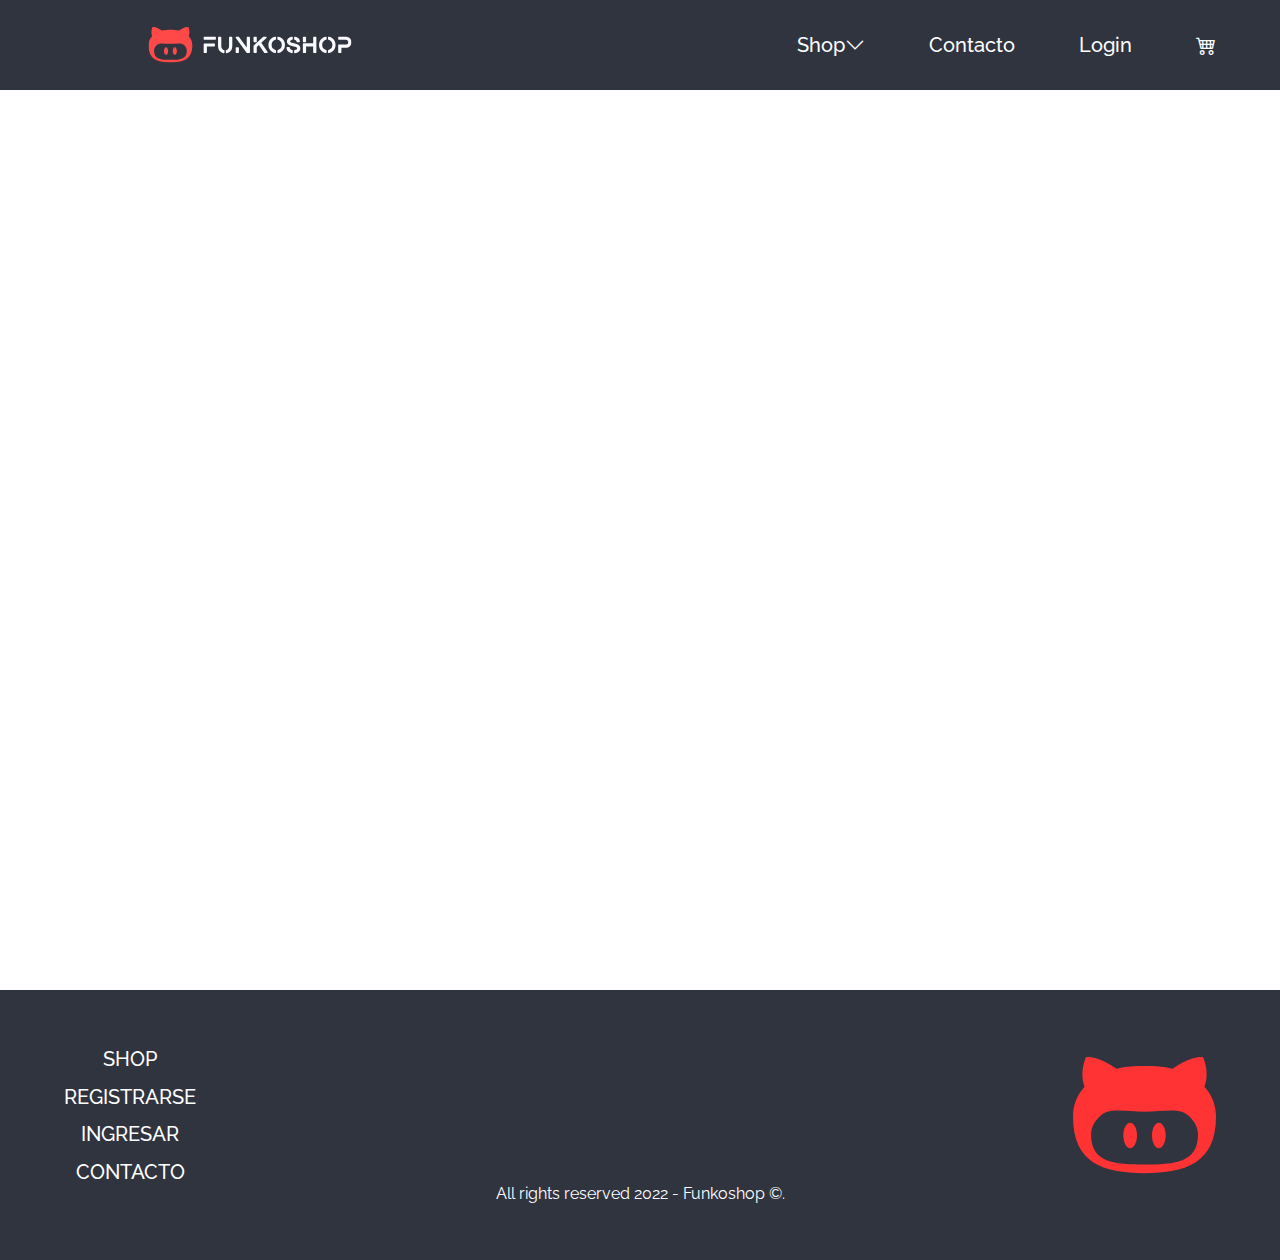
==== index.html @ dd44cd11 "Hecho header y footer" ====
<!DOCTYPE html>
<html lang="es">
<head>
    <meta charset="UTF-8">
    <meta http-equiv="X-UA-Compatible" content="IE=edge">
    <meta name="viewport" content="width=device-width, initial-scale=1.0">
    <link rel="stylesheet" href="https://cdn.jsdelivr.net/npm/bootstrap-icons@1.10.5/font/bootstrap-icons.css">
    <link rel="stylesheet" href="./css/style.css">
    <title>Challenge Codo a Codo</title>
</head>
<body>
    <header>
        <section class="branding">
            <img src="./multimedia/branding/logo_light_horizontal.svg">
        </section>
        <section class="navigation">
            <nav>
                <ul>
                    <li><a href="">Shop<i class="bi bi-chevron-down"></i></a></li>
                    <li><a href="">Contacto</a></li>
                    <li><a href="">Login</a></li>
                    <li><a href=""><i class="bi bi-cart4"></i></a></li>
                </ul>
            </nav>
        </section>    
    </header>
    <main>

    </main>
    <footer>
        <section>
            <div class="navigation">
                <nav>
                    <ul>
                        <li><a href="">SHOP</a></li>
                        <li><a href="">REGISTRARSE</a></li>
                        <li><a href="">INGRESAR</a></li>
                        <li><a href="">CONTACTO</a></li>
                    </ul>
                </nav>
            </div>    
            <div class="branding">
                <img src="./multimedia/branding/isotype.svg">
            </div>
        </section>    
        <p>All rights reserved 2022 - Funkoshop &copy.</p>
    </footer>
</body>
</html>
---- css/style.css ----
@import url('https://fonts.googleapis.com/css2?family=Inter:wght@100;200;300;400;500;600;700;800;900&family=Raleway:ital,wght@0,100;0,200;0,300;0,400;0,500;0,600;0,700;0,800;0,900;1,100;1,200;1,300;1,400;1,500;1,600;1,700;1,800;1,900&display=swap');
*{
    margin:0;
    padding:0;
    box-sizing: border-box;
    font-family: Raleway, sans-serif;
}
header{
    display: flex;
    justify-content: space-between;
    align-items: center;
    background-color: #30343F;
    width: 100vw;
    height: 10vh;
    padding: 3vh 5vw;
}
.branding{
    display: flex;
    width:60vw;
    max-height: 100%;
}
.navigation{
    display: flex;
    justify-content: flex-end;
    align-items: center;
    width:40vw;
}
ul{
    display:flex;
    justify-content: flex-end;
    list-style: none;
    gap:5vw;
}
li{
    display:flex;
}
a{
    display: flex;
    text-decoration: none;
    color:white;
    font-weight: 500;
    font-size: 20px;
    align-items: center;
    justify-content: space-around;
}
main{
    min-height:100vh;
}
footer{
    display: flex;
    flex-direction: column;
    align-items: space-between;
    justify-content: center;
    background-color: #30343F;
    width: 100vw;
    height: 30vh;
    padding: 3vh 5vw;
}
footer section{
    display: flex;
    justify-content: space-between;
    align-items: center;
    max-width: 100%;
    max-height: 100%;
}
footer section div{
    max-width: 100%;
    max-height: 100%;
}
footer section div.navigation{
    display: flex;
    justify-content: flex-start;
}
footer section .navigation ul{
    display: flex;
    flex-direction: column;
    justify-content: center;
    align-items: center;
    max-height: 100%;
    gap:1.5vh;
}
footer section .branding{
    display: flex;
    max-width:20vw;
    max-height: 100%;
    justify-content: flex-end;
}
footer p{
    display: flex;
    flex-direction: column;
    align-self: center;
    color:white;
}
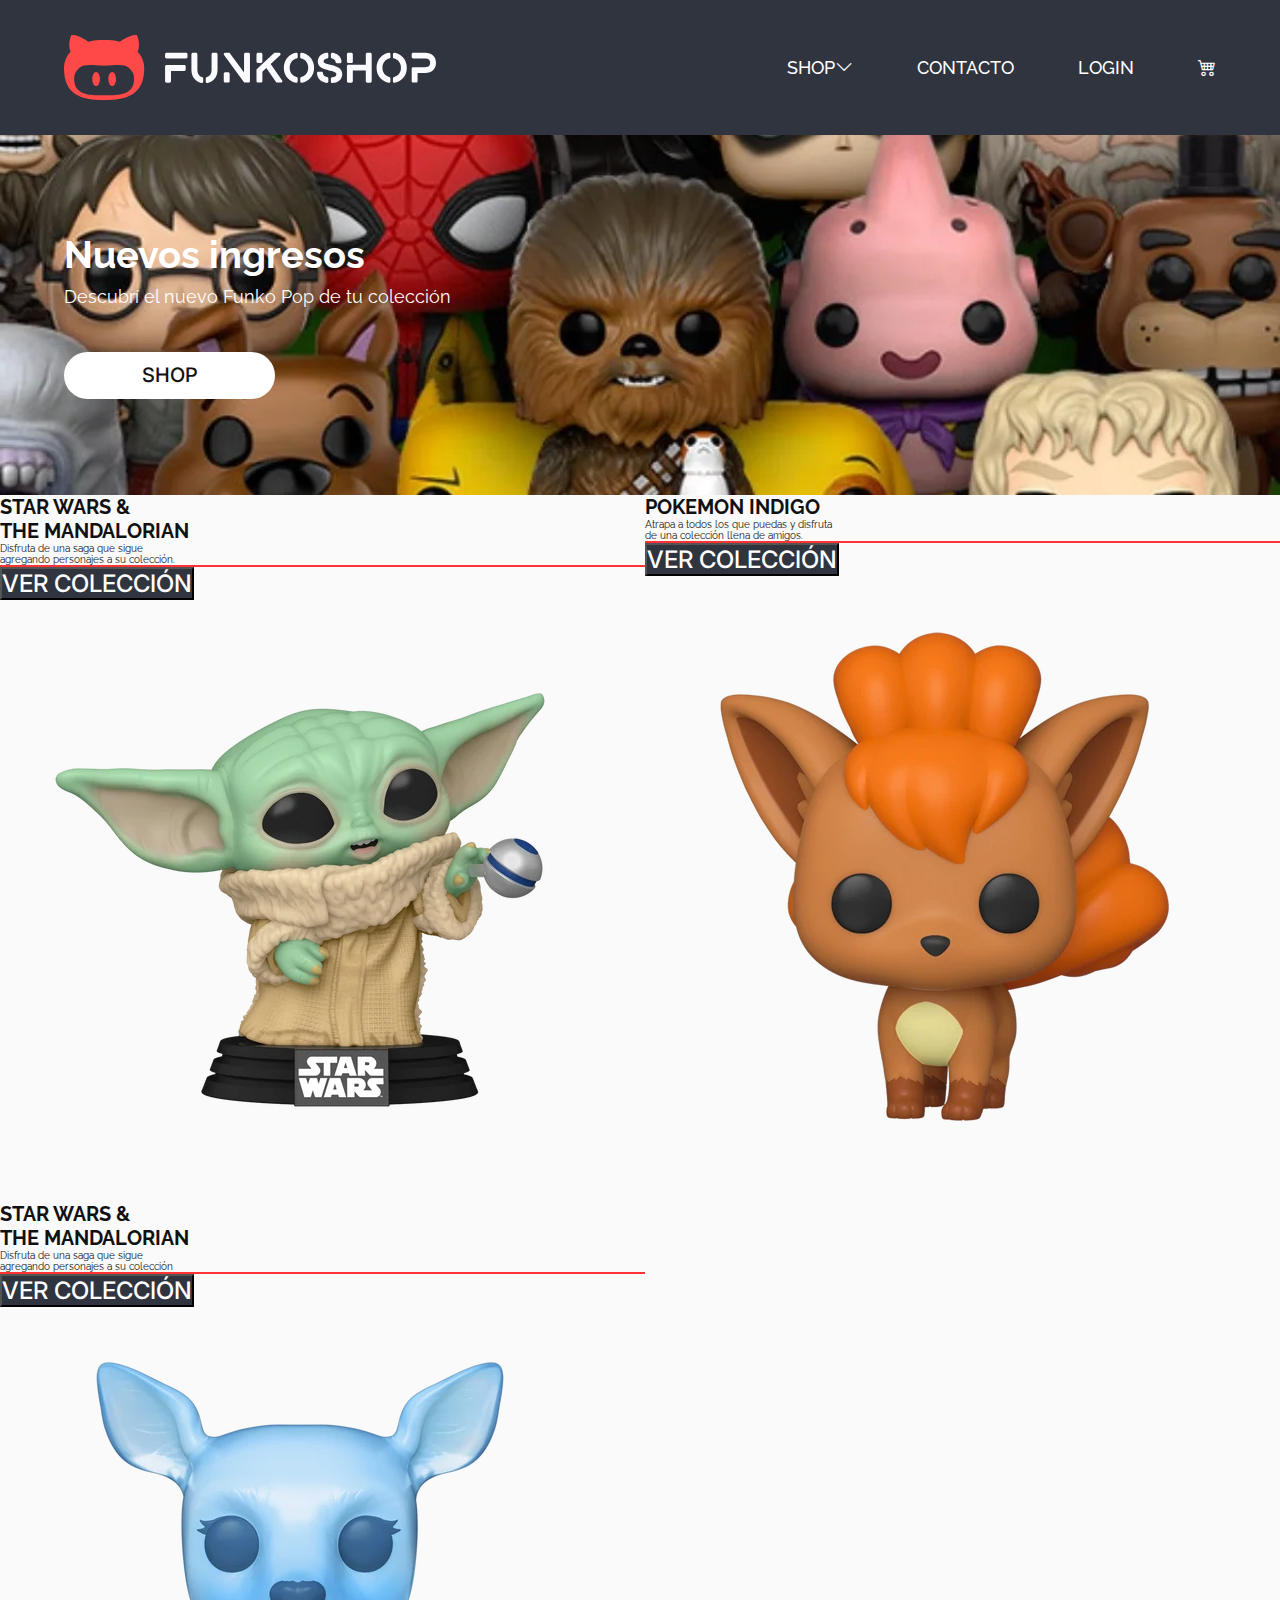
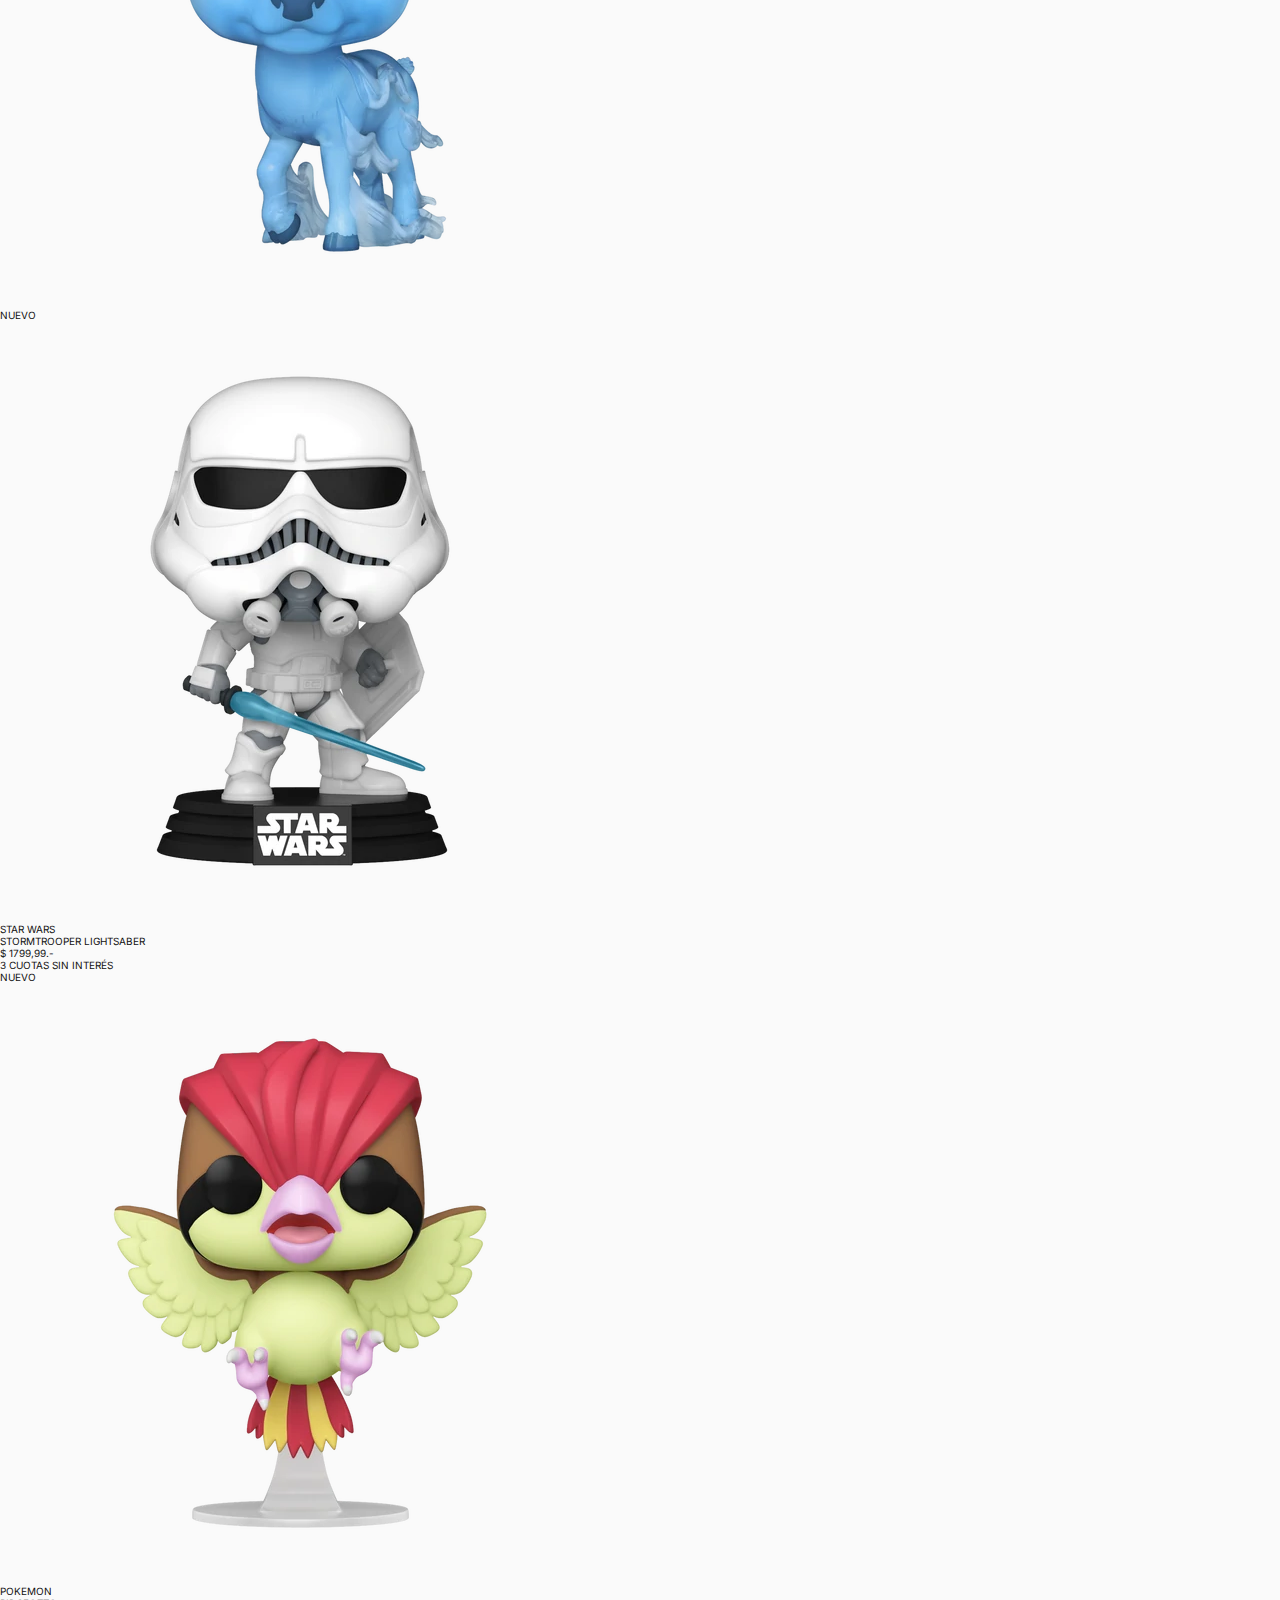
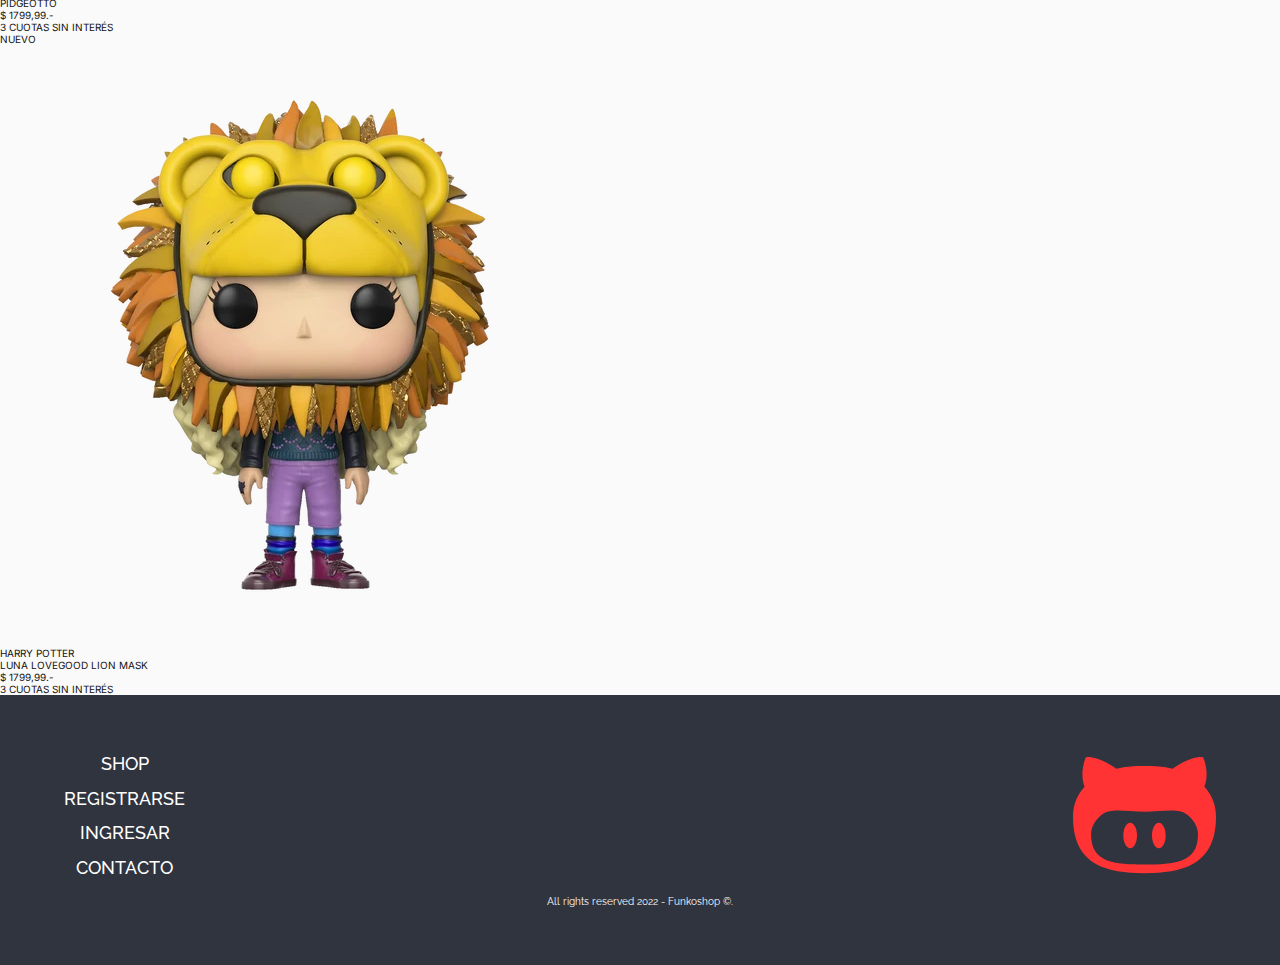
==== commit 5817edfd: ""HTML del main e intento de grid"" ====
--- a/index.html
+++ b/index.html
@@ -13,19 +13,85 @@
         <section class="branding">
             <img src="./multimedia/branding/logo_light_horizontal.svg">
         </section>
+        <section id="nav-toogle">
+            <button id="abrirMenu"><i class="bi bi-list"></i></button>
+        </section>
         <section class="navigation">
             <nav>
                 <ul>
-                    <li><a href="">Shop<i class="bi bi-chevron-down"></i></a></li>
-                    <li><a href="">Contacto</a></li>
-                    <li><a href="">Login</a></li>
+                    <li><a href="">SHOP<i class="bi bi-chevron-down"></i></a></li>
+                    <li><a href="">CONTACTO</a></li>
+                    <li><a href="">LOGIN</a></li>
                     <li><a href=""><i class="bi bi-cart4"></i></a></li>
                 </ul>
+            </nav>
+            <nav id="menu">
             </nav>
         </section>    
     </header>
     <main>
-
+        <section class="banner">
+            <div>
+                <h2>Nuevos ingresos</h2>
+                <p>Descubrí el nuevo Funko Pop de tu colección</p>
+            </div>    
+            <button>SHOP</button>
+        </section>
+        <section class="product-collections">
+            <article class="product-collection-StarWars">
+                <h1>STAR WARS &<br>THE MANDALORIAN</h1>
+                <p>Disfruta de una saga que sigue<br>agregando personajes a su colección.</p>
+                <hr>
+                <button><a>VER COLECCIÓN</a></button>
+                <picture><img src="./multimedia/star-wars/baby-yoda-1.webp"></picture>
+            </article>
+            <article class="product-collection-Pokemon">
+                <h1>POKEMON INDIGO</h1>
+                <p>Atrapa a todos los que puedas y disfruta<br>de una colección llena de amigos.</p>
+                <hr>
+                <button><a>VER COLECCIÓN</a></button>
+                <picture><img src="./multimedia/pokemon/vulpix-1.webp"></picture>
+            </article>
+            <article class="product-collection-StarWars">
+                <h1>STAR WARS &<br>THE MANDALORIAN</h1>
+                <p>Disfruta de una saga que sigue<br>agregando personajes a su colección</p>
+                <hr>
+                <button><a>VER COLECCIÓN</a></button>
+                <picture><img src="./multimedia/harry-potter/snape-patronus-1.webp"></picture>
+            </article>
+        </section>
+        <section class="latest-products">
+            <div class="card">
+                <p>NUEVO</p>
+                <picture><img src="./multimedia/star-wars/trooper-1.webp"></picture>
+                <div class="card-data">
+                    <p>STAR WARS</p>
+                    <p>STORMTROOPER LIGHTSABER</p>
+                    <p>$ 1799,99.-</p>
+                    <p>3 CUOTAS SIN INTERÉS</p>
+                </div>    
+            </div>
+            <div class="card">
+                <p>NUEVO</p>
+                <picture><img src="./multimedia/pokemon/pidgeotto-1.webp"></picture>
+                <div class="card-data">
+                    <p>POKEMON</p>
+                    <p>PIDGEOTTO</p>
+                    <p>$ 1799,99.-</p>
+                    <p>3 CUOTAS SIN INTERÉS</p>
+                </div>    
+            </div>
+            <div class="card">
+                <p>NUEVO</p>
+                <picture><img src="./multimedia/harry-potter/luna-1.webp"></picture>
+                <div class="card-data">
+                    <p>HARRY POTTER</p>
+                    <p>LUNA LOVEGOOD LION MASK</p>
+                    <p>$ 1799,99.-</p>
+                    <p>3 CUOTAS SIN INTERÉS</p>
+                </div>    
+            </div> 
+        </section>
     </main>
     <footer>
         <section>
--- a/css/style.css
+++ b/css/style.css
@@ -3,21 +3,80 @@
     margin:0;
     padding:0;
     box-sizing: border-box;
-    font-family: Raleway, sans-serif;
+}
+:root{
+    --color-background:rgb(48, 52, 63);
+    --color-background-ligth:rgb(250, 250, 250);
+    --color-primary:rgb(255, 51, 51);
+    --color-secondary:rgb(29, 132, 181);
+    --color-texto: rgb(17, 17, 17);
+    --color-texto-ligth:rgb(255, 255, 255);
+
+    --base-font: Raleway, sans-serif;
+    --alternative-font: Inter, sans-serif;
+
+    --font-display: 4.8em;
+    --font-jumbo: 3.8em;
+    --font-xlarge: 3em;
+    --font-large: 2.4em;
+    --font-medium: 1.8em;
+    --font-small: 1.6em;
+    --font-xsmall: 1.2em;
+
+    --spacing-128:12.8rem;
+    --spacing-64:6.8rem;
+    --spacing-36:3.6rem;
+    --spacing-28:2.8rem;
+    --spacing-16:1.6rem;
+    --spacing-12:1.2rem;
+    --spacing-8:0.8rem;
+}
+
+html{
+    font-size: 62.5%;
+    color: var(--color-texto);
+    font-family: var(--base-font);
+}
+
+header, footer{
+    background-color: var(--color-background);
 }
 header{
     display: flex;
     justify-content: space-between;
     align-items: center;
-    background-color: #30343F;
     width: 100vw;
-    height: 10vh;
+    height: 15vh;
     padding: 3vh 5vw;
 }
+
+/* El navegador tiene sus estilos predeterminados, aparece como User Agent Styles. Conviene quitar esos valores por defecto tanto a los márgenes, como al relleno (padding), etc.*/
+/* Box-sizing: border-box; me sirve para que la caja  siempre mida 300 px y el contenido se acomode. Si en cambio quisiéramos que el contenido se mantenga en 300 px por ej., pero que la caja se agrande,s ería content-box*/
+/* También se suele hacer en las pseudoclases before y after */
+/* A todo esto se le llama normalización de estilos y según el profe de Codo a Codo incluye a las etiquetas p, ul, a, header, footer, */
+/* html{
+    font-size: 62,5%; Esto sirve para pasar de 18 px a 10 px de forma tal que después me sea fácil usar em porque me va a quedar que 1 em = 10 px
+    color: var(--color-texto);
+    font-family: Inter, sans-serif;
+}  */
+/* A veces el user agent styles me sigue poniendo colores que no quiero (por ejemplo, el del lila cuando se le ha hecho click a un enlace, en esos casos conviene poner lo siguiente: */
+/* a{
+    color:inherit
+} */
+/* También otra cosa interesante que hace es predeterminar el ancho máximo de una sección. Crea una clase utilitaria container y le pone el ancho máximo y un margin 0 arriba y abajo pero calculado automáticamente a los costados. */
+/* .container{
+    max-width: 1200px;
+    margin: 0 auto;} */
+
+/* DUDAS: En vez de copiar todo el degradé, no puedo copiar los sólidos y después le pongo la transparencia que quiero directamente? Otra cosa, en vez de poner 62,5% para llevar a 10 px, no me conviene 6,25% y que quede directamente 1 em = 1 px? */
+
 .branding{
     display: flex;
     width:60vw;
     max-height: 100%;
+}
+.branding img{
+    align-self: center;
 }
 .navigation{
     display: flex;
@@ -37,24 +96,85 @@
 a{
     display: flex;
     text-decoration: none;
+    color:var(--color-texto-ligth);
+    font-weight: 500;
+    font-size: var(--font-medium);
+    align-items: center;
+    justify-content: space-around;
+}
+main{
+    /* min-height:100vh; */
+    background-color: var(--color-background-ligth);
+}
+.banner{
+    background-image: url(../multimedia/funkos-banner.webp);
+    background-repeat: no-repeat;
+    background-size:100vw;
+    background-position:bottom center;
+    /* backdrop-filter: blur(200px); */
+    min-height: 40vh;
+    justify-content: center;
+    display:flex;
+    flex-direction: column;
+    gap:5vh;
+    padding:3vh 5vw;
+}
+.banner div{
+    display:flex;
+    flex-direction: column;
+    width: fit-content;
+    gap:1vh;
+
+}
+.banner button{
+    font-family:var(--alternative-font);
+    background-color: white;
+    color: var(--color-texto);
+    font-size:2em;
+    border:none;
+    border-radius:50px;
+    width: 211px;
+    height:47px;
+    font-weight: 500;
+}
+.banner div h2{
+    color: white;
+    font-size: 3.8em;
+}
+.banner div p{
     color:white;
-    font-weight: 500;
-    font-size: 20px;
-    align-items: center;
-    justify-content: space-around;
-}
-main{
-    min-height:100vh;
+    font-size:1.8em;
+}
+hr{
+    width:645px;
+    border:1.5px solid var(--color-primary);
+}
+article button{
+    font-family:var(--alternative-font);
+    background-color:var(--color-background);
+    color:white;
+}
+.product-collections{
+    display:grid;
+    grid-template-columns: 1fr 1fr;
+    grid-template-rows:repeat(15,auto)
+}
+.product-collection-StarWars img{
+    grid-column: 3;
+    grid-row: 1/5;
+}
+.card{
+    font-family:var(--alternative-font);
 }
 footer{
     display: flex;
     flex-direction: column;
     align-items: space-between;
     justify-content: center;
-    background-color: #30343F;
     width: 100vw;
     height: 30vh;
     padding: 3vh 5vw;
+    gap:2vh;
 }
 footer section{
     display: flex;
@@ -90,4 +210,19 @@
     flex-direction: column;
     align-self: center;
     color:white;
+}
+#abrirMenu{
+    display:none;
+}
+/* Ojo con el botón hamburguesa, si no lo ponía con etiqueta de botón me desconfiguraba todo el header, no sé por qué  */
+@media (max-width:900px){
+    #abrirMenu{
+        display:block;
+        color:white;
+        background-color: var(--color-background);
+        border:0;
+    }
+    .navigation{
+        display:none;
+    }
 }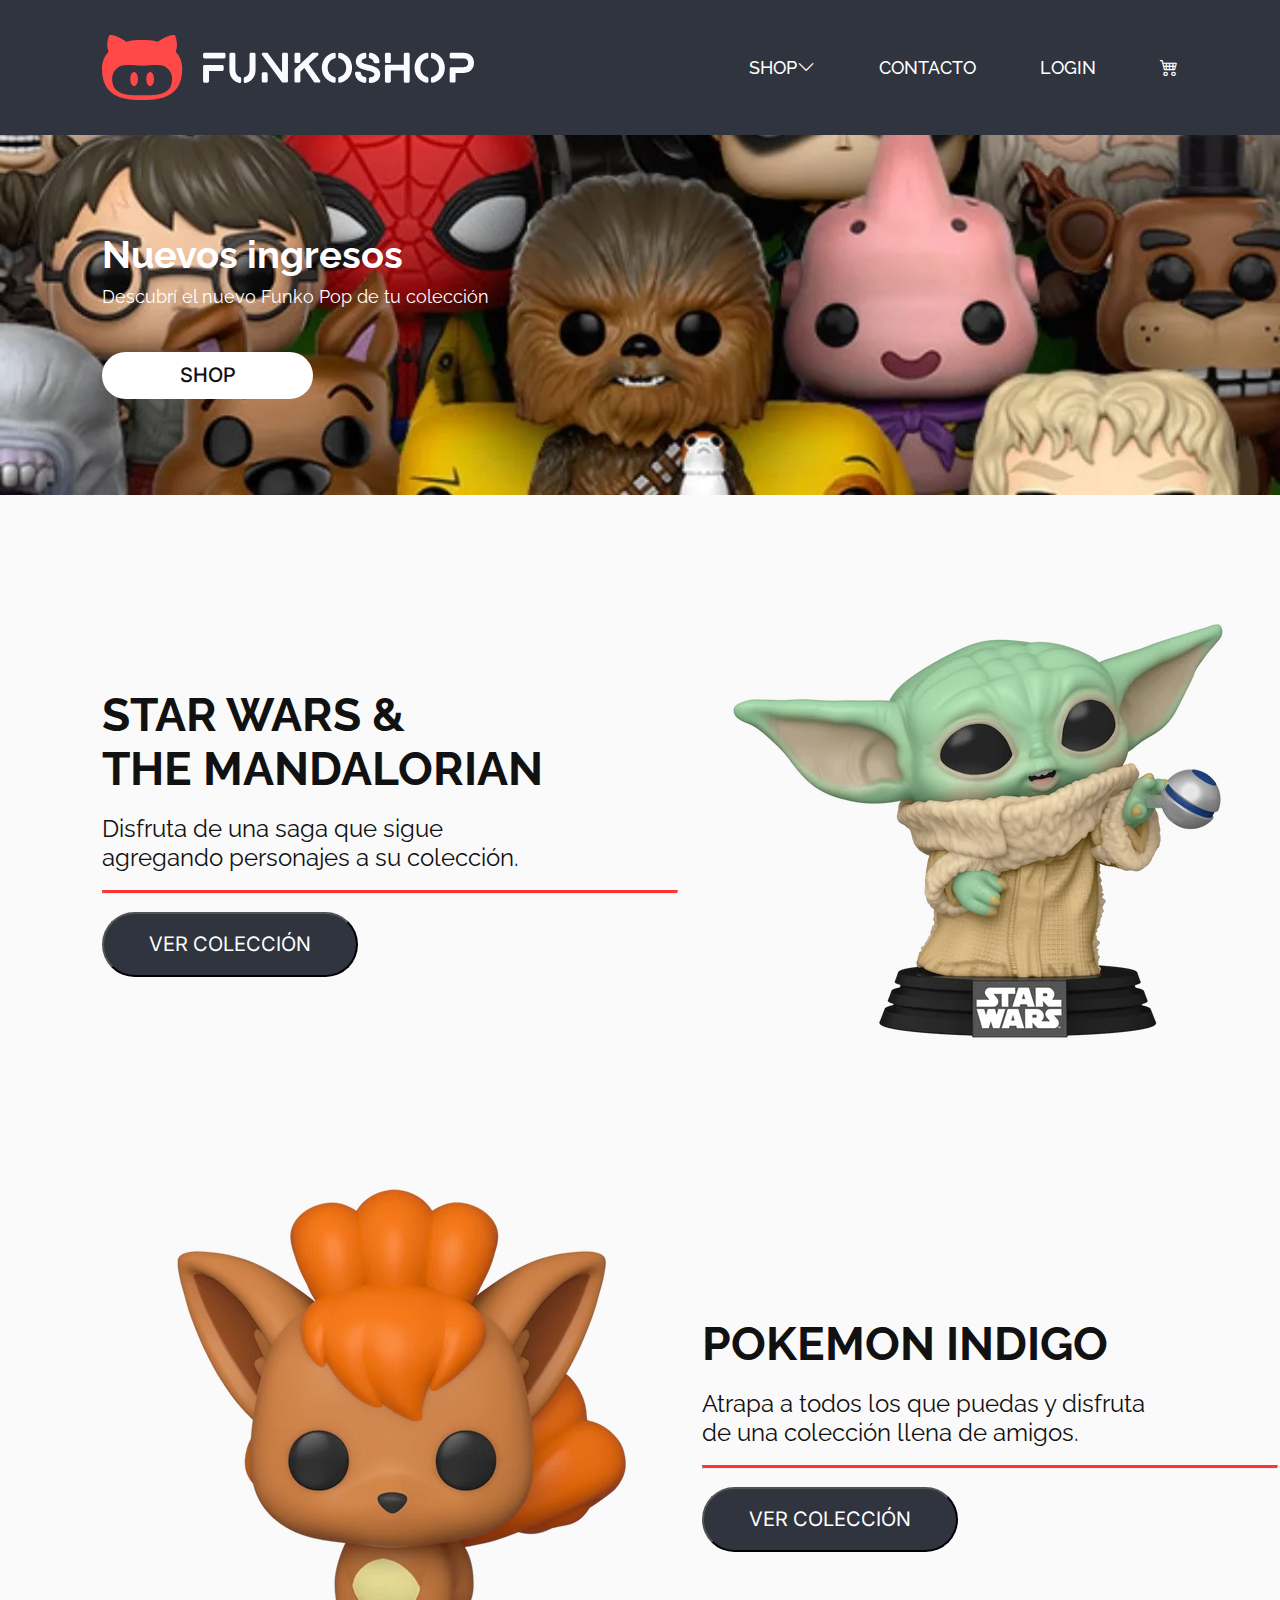
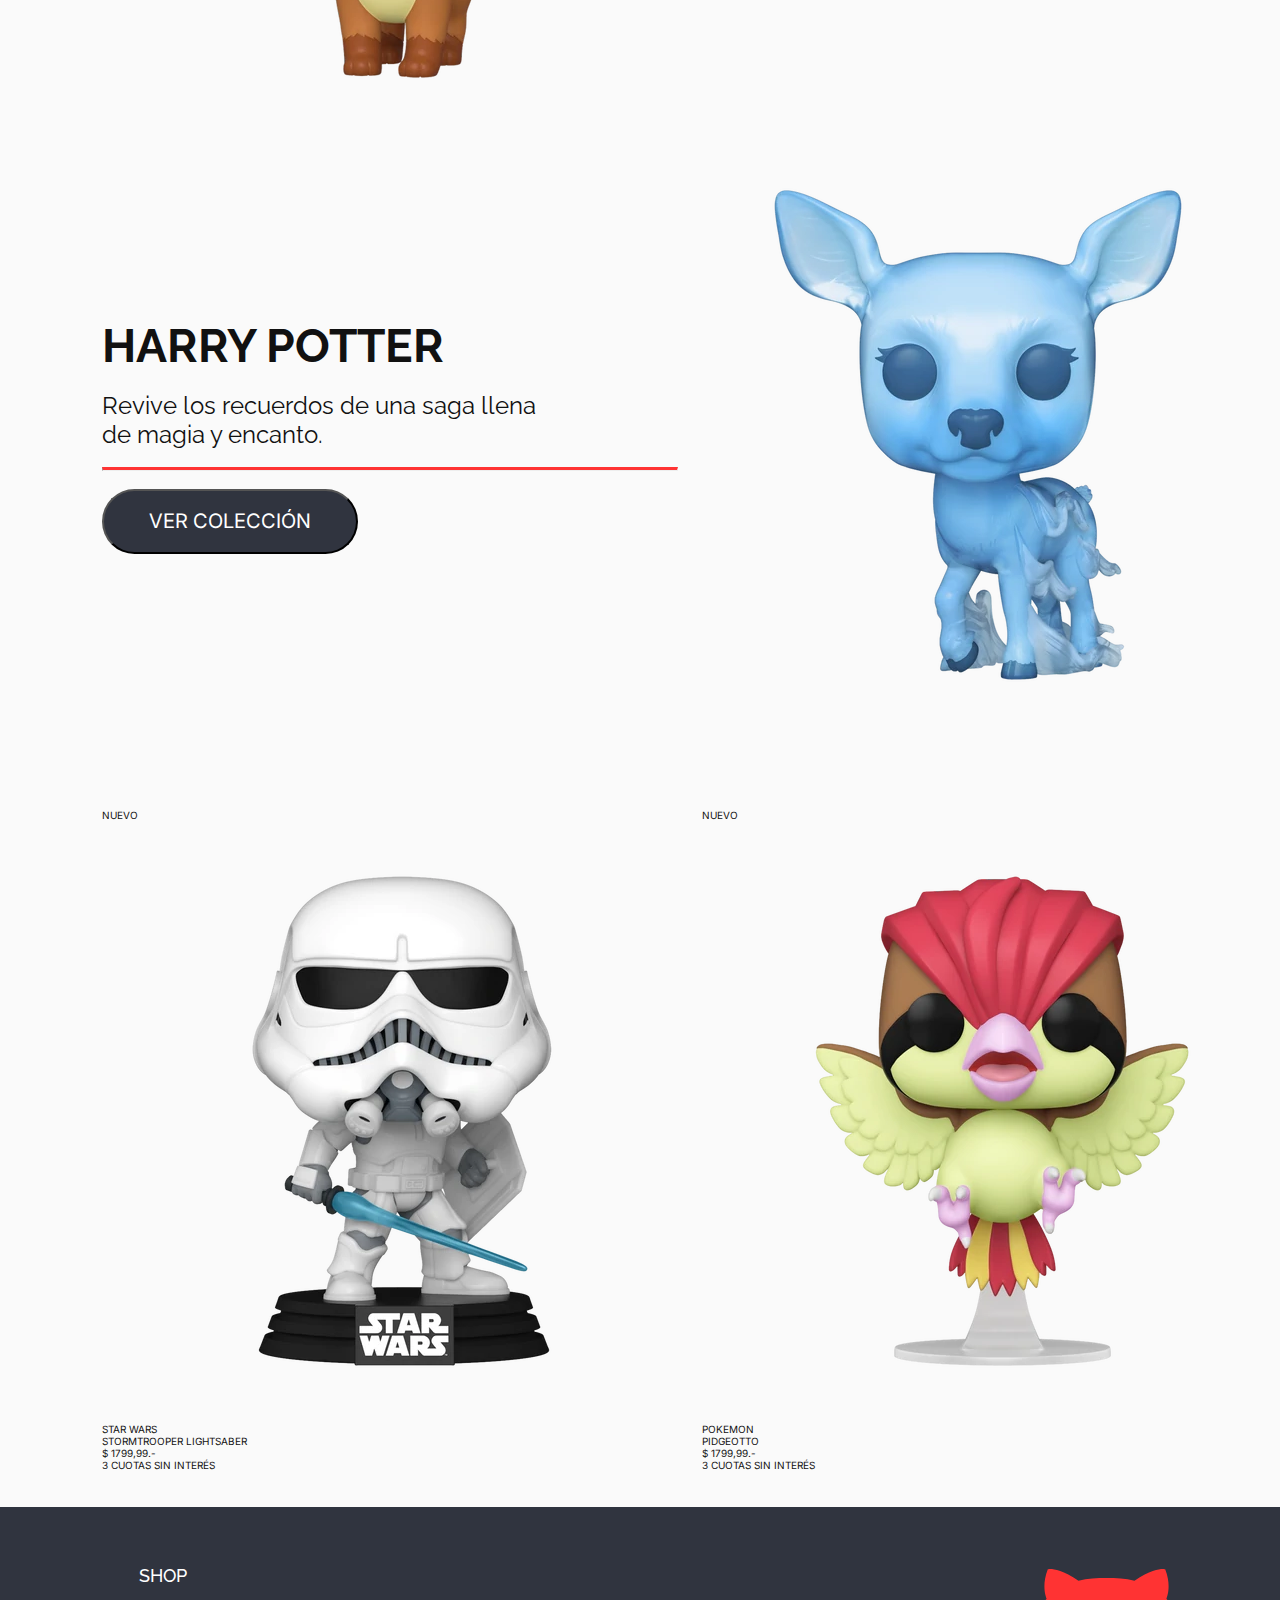
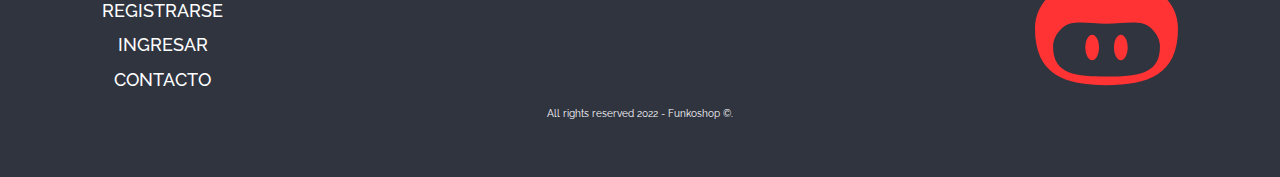
==== commit f45adb82: "Terminada colección y corregido padding" ====
--- a/index.html
+++ b/index.html
@@ -39,25 +39,37 @@
         </section>
         <section class="product-collections">
             <article class="product-collection-StarWars">
-                <h1>STAR WARS &<br>THE MANDALORIAN</h1>
-                <p>Disfruta de una saga que sigue<br>agregando personajes a su colección.</p>
-                <hr>
-                <button><a>VER COLECCIÓN</a></button>
-                <picture><img src="./multimedia/star-wars/baby-yoda-1.webp"></picture>
+                <div class="collection-data">
+                    <h1>STAR WARS &<br>THE MANDALORIAN</h1>
+                    <p>Disfruta de una saga que sigue<br>agregando personajes a su colección.</p>
+                    <hr>
+                    <button>VER COLECCIÓN</a></button>
+                </div>
+                <div class="collection-img-container">
+                    <img src="./multimedia/star-wars/baby-yoda-1.webp"></img>
+                </div>
             </article>
             <article class="product-collection-Pokemon">
-                <h1>POKEMON INDIGO</h1>
-                <p>Atrapa a todos los que puedas y disfruta<br>de una colección llena de amigos.</p>
-                <hr>
-                <button><a>VER COLECCIÓN</a></button>
-                <picture><img src="./multimedia/pokemon/vulpix-1.webp"></picture>
+                <div class="collection-data Pokemon-data">
+                    <h1>POKEMON INDIGO</h1>
+                    <p>Atrapa a todos los que puedas y disfruta<br>de una colección llena de amigos.</p>
+                    <hr>
+                    <button>VER COLECCIÓN</button>
+                </div>
+                <div class="collection-img-container Pokemon">
+                    <img src="./multimedia/pokemon/vulpix-1.webp">
+                </div>
             </article>
-            <article class="product-collection-StarWars">
-                <h1>STAR WARS &<br>THE MANDALORIAN</h1>
-                <p>Disfruta de una saga que sigue<br>agregando personajes a su colección</p>
-                <hr>
-                <button><a>VER COLECCIÓN</a></button>
-                <picture><img src="./multimedia/harry-potter/snape-patronus-1.webp"></picture>
+            <article class="product-collection-HarryPotter">
+                <div class="collection-data">
+                    <h1>HARRY POTTER</h1>
+                    <p>Revive los recuerdos de una saga llena<br>de magia y encanto.</p>
+                    <hr>
+                    <button>VER COLECCIÓN</button>
+                </div>
+                <div class="collection-img-container">
+                    <img src="./multimedia/harry-potter/snape-patronus-1.webp">
+                </div>
             </article>
         </section>
         <section class="latest-products">
--- a/css/style.css
+++ b/css/style.css
@@ -1,54 +1,4 @@
-@import url('https://fonts.googleapis.com/css2?family=Inter:wght@100;200;300;400;500;600;700;800;900&family=Raleway:ital,wght@0,100;0,200;0,300;0,400;0,500;0,600;0,700;0,800;0,900;1,100;1,200;1,300;1,400;1,500;1,600;1,700;1,800;1,900&display=swap');
-*{
-    margin:0;
-    padding:0;
-    box-sizing: border-box;
-}
-:root{
-    --color-background:rgb(48, 52, 63);
-    --color-background-ligth:rgb(250, 250, 250);
-    --color-primary:rgb(255, 51, 51);
-    --color-secondary:rgb(29, 132, 181);
-    --color-texto: rgb(17, 17, 17);
-    --color-texto-ligth:rgb(255, 255, 255);
-
-    --base-font: Raleway, sans-serif;
-    --alternative-font: Inter, sans-serif;
-
-    --font-display: 4.8em;
-    --font-jumbo: 3.8em;
-    --font-xlarge: 3em;
-    --font-large: 2.4em;
-    --font-medium: 1.8em;
-    --font-small: 1.6em;
-    --font-xsmall: 1.2em;
-
-    --spacing-128:12.8rem;
-    --spacing-64:6.8rem;
-    --spacing-36:3.6rem;
-    --spacing-28:2.8rem;
-    --spacing-16:1.6rem;
-    --spacing-12:1.2rem;
-    --spacing-8:0.8rem;
-}
-
-html{
-    font-size: 62.5%;
-    color: var(--color-texto);
-    font-family: var(--base-font);
-}
-
-header, footer{
-    background-color: var(--color-background);
-}
-header{
-    display: flex;
-    justify-content: space-between;
-    align-items: center;
-    width: 100vw;
-    height: 15vh;
-    padding: 3vh 5vw;
-}
+/* NORMALIZACIÓN DE ESTILOS Y MIGRADO DE FIGMA */
 
 /* El navegador tiene sus estilos predeterminados, aparece como User Agent Styles. Conviene quitar esos valores por defecto tanto a los márgenes, como al relleno (padding), etc.*/
 /* Box-sizing: border-box; me sirve para que la caja  siempre mida 300 px y el contenido se acomode. Si en cambio quisiéramos que el contenido se mantenga en 300 px por ej., pero que la caja se agrande,s ería content-box*/
@@ -70,6 +20,58 @@
 
 /* DUDAS: En vez de copiar todo el degradé, no puedo copiar los sólidos y después le pongo la transparencia que quiero directamente? Otra cosa, en vez de poner 62,5% para llevar a 10 px, no me conviene 6,25% y que quede directamente 1 em = 1 px? */
 
+@import url('https://fonts.googleapis.com/css2?family=Inter:wght@100;200;300;400;500;600;700;800;900&family=Raleway:ital,wght@0,100;0,200;0,300;0,400;0,500;0,600;0,700;0,800;0,900;1,100;1,200;1,300;1,400;1,500;1,600;1,700;1,800;1,900&display=swap');
+*{
+    margin:0;
+    padding:0;
+    box-sizing: border-box;
+}
+:root{
+    --color-background:rgb(48, 52, 63);
+    --color-background-ligth:rgb(250, 250, 250);
+    --color-primary:rgb(255, 51, 51);
+    --color-secondary:rgb(29, 132, 181);
+    --color-texto: rgb(17, 17, 17);
+    --color-texto-ligth:rgb(255, 255, 255);
+
+    --base-font: Raleway, sans-serif;
+    --alternative-font: Inter, sans-serif;
+
+    --font-display: 4.8em;
+    --font-jumbo: 3.8em;
+    --font-xlarge: 3em;
+    --font-large: 2.4em;
+    --font-medium: 1.8em;
+    --font-small: 1.6em;
+    --font-xsmall: 1.2em;
+
+    --spacing-128:12.8rem;
+    --spacing-64:6.8rem;
+    --spacing-36:3.6rem;
+    --spacing-28:2.8rem;
+    --spacing-16:1.6rem;
+    --spacing-12:1.2rem;
+    --spacing-8:0.8rem;
+}
+
+html{
+    font-size: 62.5%;
+    color: var(--color-texto);
+    font-family: var(--base-font);
+}
+/* INICIO HEADER */
+header, footer{
+    background-color: var(--color-background);
+}
+header{
+    display: flex;
+    justify-content: space-between;
+    align-items: center;
+    width: 100vw;
+    height: 15vh;
+    padding: 4vh 8vw;
+}
+
 .branding{
     display: flex;
     width:60vw;
@@ -102,29 +104,31 @@
     align-items: center;
     justify-content: space-around;
 }
+/* FIN HEADER */
 main{
-    /* min-height:100vh; */
+    width: 100vw;
     background-color: var(--color-background-ligth);
 }
+
+/* INICIO BANNER */
 .banner{
     background-image: url(../multimedia/funkos-banner.webp);
     background-repeat: no-repeat;
     background-size:100vw;
     background-position:bottom center;
-    /* backdrop-filter: blur(200px); */
+    /* backdrop-filter: blur(200px); */ /* No sé cómo puedo hacer el difuminado */
     min-height: 40vh;
     justify-content: center;
     display:flex;
     flex-direction: column;
     gap:5vh;
-    padding:3vh 5vw;
+    padding:4vh 8vw;
 }
 .banner div{
     display:flex;
     flex-direction: column;
     width: fit-content;
     gap:1vh;
-
 }
 .banner button{
     font-family:var(--alternative-font);
@@ -145,27 +149,71 @@
     color:white;
     font-size:1.8em;
 }
+/* FIN BANNER */
+
+/* INICIO COLECCIÓN */
+.product-collections{
+    padding: 4vh 8vw;
+}
+.product-collection-StarWars{
+    display:flex;
+    justify-content: space-between;
+    align-items: center;
+}
+.collection-data{
+    display:flex;
+    flex-direction: column;
+    justify-content: center;
+    gap:2vh;
+    
+}
+.collection-data h1{
+    font-size:4.6em;
+}
+.collection-data p{
+    font-size:2.4em;
+    font-weight: 400;
+    width: 45vw;
+}
 hr{
-    width:645px;
-    border:1.5px solid var(--color-primary);
+    width:45vw;
+    border-top:3px solid var(--color-primary);
 }
 article button{
     font-family:var(--alternative-font);
     background-color:var(--color-background);
     color:white;
-}
-.product-collections{
-    display:grid;
-    grid-template-columns: 1fr 1fr;
-    grid-template-rows:repeat(15,auto)
-}
-.product-collection-StarWars img{
-    grid-column: 3;
-    grid-row: 1/5;
+    border-radius: 50px;
+    width: 20vw;
+    height: 65px;
+    font-size: 2em;
+}
+.product-collection-Pokemon{
+    display:flex;
+    justify-content: space-between;
+    align-items: center;
+}
+.Pokemon{
+    order:1;
+}
+.Pokemon-data{
+    order:2;
+}
+.product-collection-HarryPotter{
+    display:flex;
+    justify-content: space-between;
+    align-items: center;
+}
+
+.latest-products{
+    padding: 4vh 8vw;
+    display: flex;
 }
 .card{
     font-family:var(--alternative-font);
 }
+/* INICIO FOOTER */
+
 footer{
     display: flex;
     flex-direction: column;
@@ -173,7 +221,7 @@
     justify-content: center;
     width: 100vw;
     height: 30vh;
-    padding: 3vh 5vw;
+    padding: 4vh 8vw;
     gap:2vh;
 }
 footer section{
@@ -211,6 +259,9 @@
     align-self: center;
     color:white;
 }
+
+/* FIN FOOTER */
+
 #abrirMenu{
     display:none;
 }
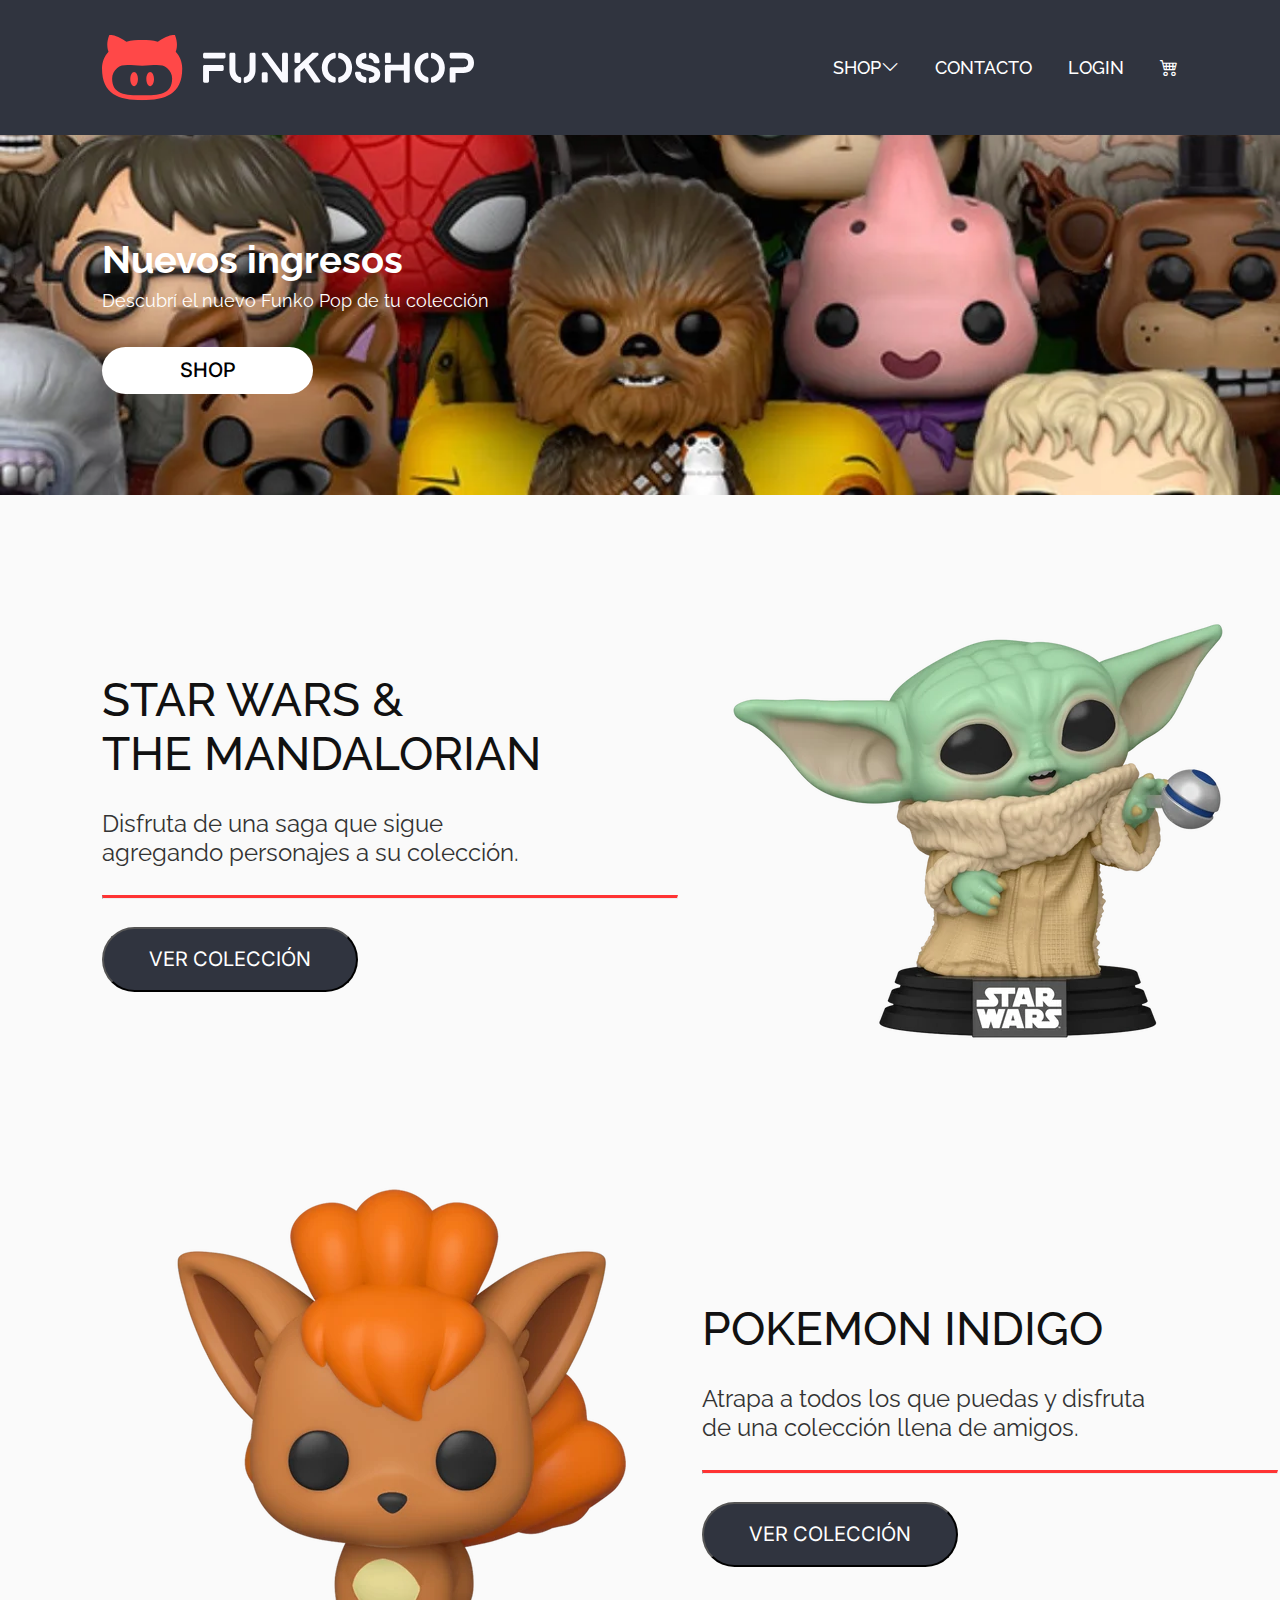
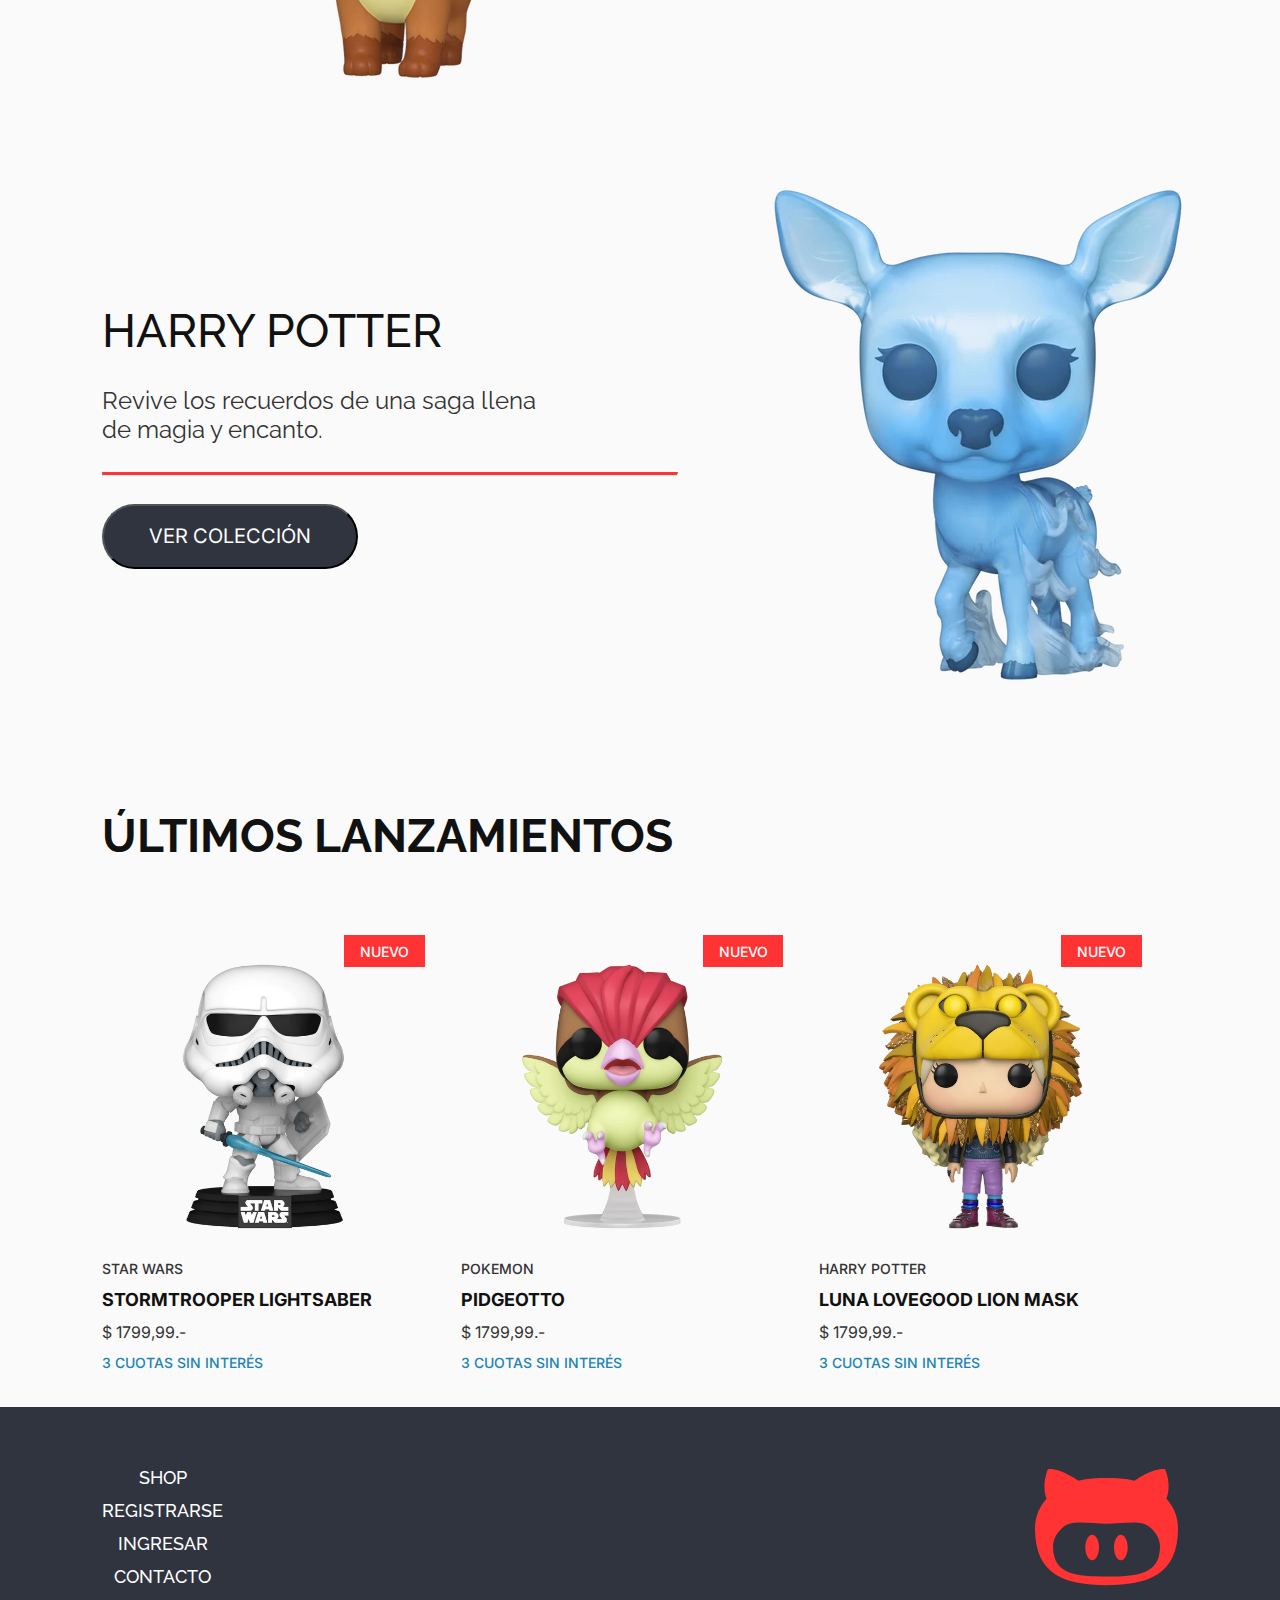
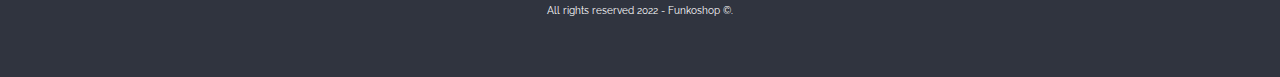
==== commit 2eb1168d: ""Fin Home 1440. Comienzo Shop"" ====
--- a/index.html
+++ b/index.html
@@ -72,10 +72,13 @@
                 </div>
             </article>
         </section>
+        <h2 class="tittle">ÚLTIMOS LANZAMIENTOS</h2>
         <section class="latest-products">
             <div class="card">
-                <p>NUEVO</p>
-                <picture><img src="./multimedia/star-wars/trooper-1.webp"></picture>
+                <div class="card-img-container">
+                    <p>NUEVO</p>
+                    <img src="./multimedia/star-wars/trooper-1.webp">
+                </div>
                 <div class="card-data">
                     <p>STAR WARS</p>
                     <p>STORMTROOPER LIGHTSABER</p>
@@ -84,8 +87,10 @@
                 </div>    
             </div>
             <div class="card">
-                <p>NUEVO</p>
-                <picture><img src="./multimedia/pokemon/pidgeotto-1.webp"></picture>
+                <div class="card-img-container">
+                    <p>NUEVO</p>
+                    <img src="./multimedia/pokemon/pidgeotto-1.webp">
+                </div>
                 <div class="card-data">
                     <p>POKEMON</p>
                     <p>PIDGEOTTO</p>
@@ -94,8 +99,10 @@
                 </div>    
             </div>
             <div class="card">
-                <p>NUEVO</p>
-                <picture><img src="./multimedia/harry-potter/luna-1.webp"></picture>
+                <div class="card-img-container">
+                    <p>NUEVO</p>
+                    <img src="./multimedia/harry-potter/luna-1.webp"></picture>
+                </div>
                 <div class="card-data">
                     <p>HARRY POTTER</p>
                     <p>LUNA LOVEGOOD LION MASK</p>
--- a/css/style.css
+++ b/css/style.css
@@ -32,6 +32,7 @@
     --color-primary:rgb(255, 51, 51);
     --color-secondary:rgb(29, 132, 181);
     --color-texto: rgb(17, 17, 17);
+    --color-texto2:rgb(51, 51, 51);
     --color-texto-ligth:rgb(255, 255, 255);
 
     --base-font: Raleway, sans-serif;
@@ -90,7 +91,7 @@
     display:flex;
     justify-content: flex-end;
     list-style: none;
-    gap:5vw;
+    gap:var(--spacing-36);
 }
 li{
     display:flex;
@@ -109,7 +110,6 @@
     width: 100vw;
     background-color: var(--color-background-ligth);
 }
-
 /* INICIO BANNER */
 .banner{
     background-image: url(../multimedia/funkos-banner.webp);
@@ -121,19 +121,18 @@
     justify-content: center;
     display:flex;
     flex-direction: column;
-    gap:5vh;
+    gap:var(--spacing-36);
     padding:4vh 8vw;
 }
 .banner div{
     display:flex;
     flex-direction: column;
     width: fit-content;
-    gap:1vh;
+    gap:var(--spacing-8);
 }
 .banner button{
     font-family:var(--alternative-font);
     background-color: white;
-    color: var(--color-texto);
     font-size:2em;
     border:none;
     border-radius:50px;
@@ -164,16 +163,18 @@
     display:flex;
     flex-direction: column;
     justify-content: center;
-    gap:2vh;
+    gap:var(--spacing-28);
     
 }
 .collection-data h1{
     font-size:4.6em;
+    font-weight: 500;
 }
 .collection-data p{
     font-size:2.4em;
     font-weight: 400;
     width: 45vw;
+    color:var(--color-texto2);
 }
 hr{
     width:45vw;
@@ -205,12 +206,75 @@
     align-items: center;
 }
 
+/* FIN COLECCIÓN */
+
+/* INICIO ÚLTIMOS LANZAMIENTOS */
+
+.tittle{
+    font-size: 4.6em;
+    font-weight: 700;
+    padding: 4vh 8vw;
+}
 .latest-products{
     padding: 4vh 8vw;
     display: flex;
+    justify-content: space-between;
+    align-items: center;
 }
 .card{
     font-family:var(--alternative-font);
+    align-items: space-between;
+    display: flex;
+    flex-direction: column;
+}
+.card-img-container{
+    max-width: 90%;
+    position: relative;
+}
+.card-img-container img{
+    max-width: 100%;
+}
+.card-img-container>p{
+    position: absolute;
+    top:0;
+    right:0;
+    background-color: var(--color-primary);
+    color:var(--color-texto-ligth);
+    font-size: 1.4em;
+    font-weight: 500;
+    width: 25%;
+    height:10%;
+    display:flex;
+    align-items: center;
+    justify-content:center;
+}
+.card-data{
+    display: flex;
+    flex-direction: column;
+    gap:var(--spacing-12);
+}
+.card-data>p{
+    max-width:fit-content;
+}
+.card-data>p:nth-of-type(1){
+    font-size: 1.4em;
+    font-weight: 500;
+    color:var(--color-texto2);
+}
+.card-data>p:nth-of-type(2){
+    font-size: 1.8em;
+    font-weight: 700;
+    color:var(--color-texto);
+}
+.card-data>p:nth-of-type(3){
+    font-size: 1.6em;
+    font-weight: 400;
+    color:var(--color-texto2);    
+}
+.card-data>p:nth-of-type(4){
+    font-size: 1.4em;
+    font-weight: 500;
+    color:var(--color-secondary);
 }
 /* INICIO FOOTER */
 
@@ -245,7 +309,7 @@
     justify-content: center;
     align-items: center;
     max-height: 100%;
-    gap:1.5vh;
+    gap:var(--spacing-12);
 }
 footer section .branding{
     display: flex;
